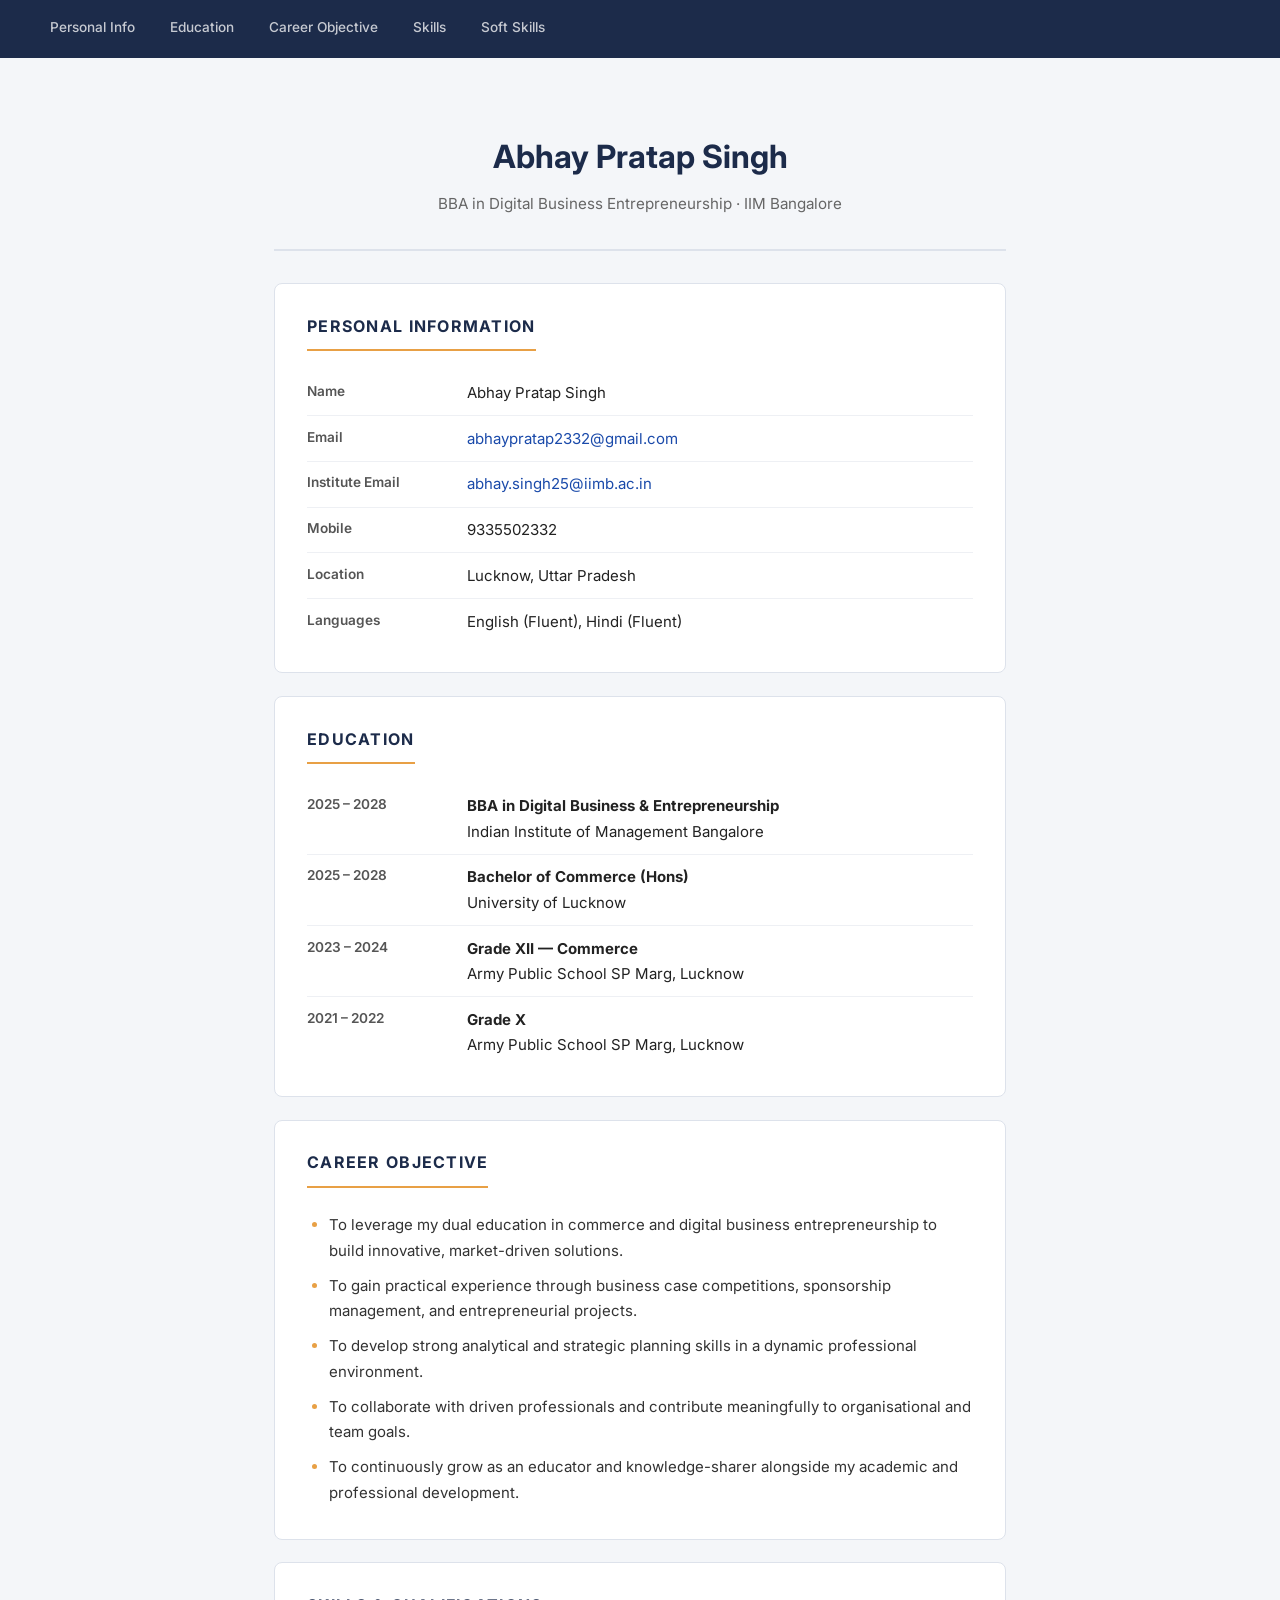
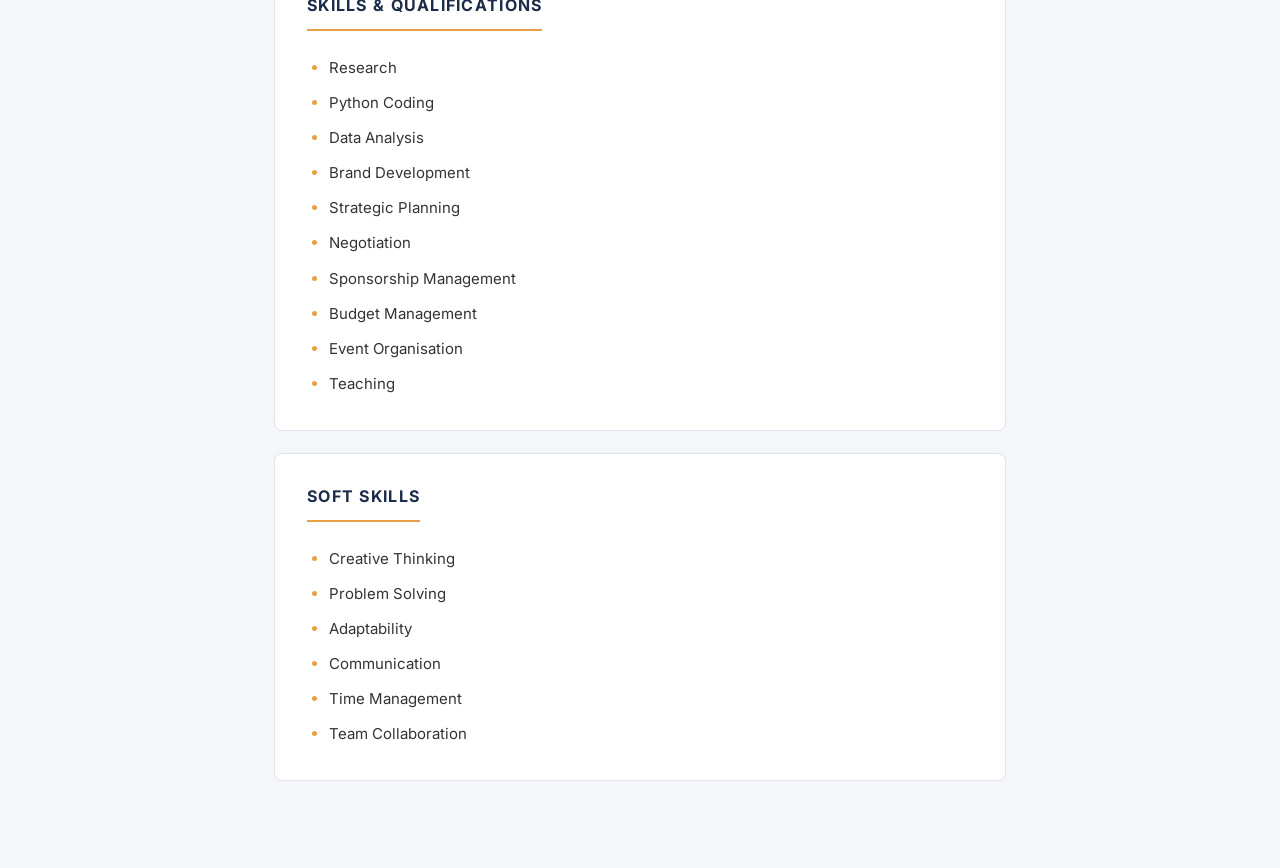
==== index.html @ ccc10869 "Add files via upload" ====
<!DOCTYPE html>
<html lang="en">
<head>
  <meta charset="UTF-8" />
  <meta name="viewport" content="width=device-width, initial-scale=1.0" />
  <title>Abhay Pratap Singh</title>
  <link href="https://fonts.googleapis.com/css2?family=Inter:wght@400;500;600;700&display=swap" rel="stylesheet" />
  <link rel="stylesheet" href="style.css" />
</head>
<body>

  <!-- NAV -->
  <nav class="navbar">
    <a href="#personal-info">Personal Info</a>
    <a href="#education">Education</a>
    <a href="#career-objective">Career Objective</a>
    <a href="#skills">Skills</a>
    <a href="#soft-skills">Soft Skills</a>
  </nav>

  <div class="container">

    <!-- HEADER -->
    <header class="header">
      <h1>Abhay Pratap Singh</h1>
      <p>BBA in Digital Business Entrepreneurship · IIM Bangalore</p>
    </header>

    <!-- PERSONAL INFO -->
    <section id="personal-info">
      <h2>Personal Information</h2>
      <table>
        <tr><td class="label">Name</td><td>Abhay Pratap Singh</td></tr>
        <tr><td class="label">Email</td><td><a href="mailto:abhaypratap2332@gmail.com">abhaypratap2332@gmail.com</a></td></tr>
        <tr><td class="label">Institute Email</td><td><a href="mailto:abhay.singh25@iimb.ac.in">abhay.singh25@iimb.ac.in</a></td></tr>
        <tr><td class="label">Mobile</td><td>9335502332</td></tr>
        <tr><td class="label">Location</td><td>Lucknow, Uttar Pradesh</td></tr>
        <tr><td class="label">Languages</td><td>English (Fluent), Hindi (Fluent)</td></tr>
      </table>
    </section>

    <!-- EDUCATION -->
    <section id="education">
      <h2>Education</h2>
      <table>
        <tr>
          <td class="label">2025 – 2028</td>
          <td><strong>BBA in Digital Business &amp; Entrepreneurship</strong><br>Indian Institute of Management Bangalore</td>
        </tr>
        <tr>
          <td class="label">2025 – 2028</td>
          <td><strong>Bachelor of Commerce (Hons)</strong><br>University of Lucknow</td>
        </tr>
        <tr>
          <td class="label">2023 – 2024</td>
          <td><strong>Grade XII — Commerce</strong><br>Army Public School SP Marg, Lucknow</td>
        </tr>
        <tr>
          <td class="label">2021 – 2022</td>
          <td><strong>Grade X</strong><br>Army Public School SP Marg, Lucknow</td>
        </tr>
      </table>
    </section>

    <!-- CAREER OBJECTIVE -->
    <section id="career-objective">
      <h2>Career Objective</h2>
      <ul>
        <li>To leverage my dual education in commerce and digital business entrepreneurship to build innovative, market-driven solutions.</li>
        <li>To gain practical experience through business case competitions, sponsorship management, and entrepreneurial projects.</li>
        <li>To develop strong analytical and strategic planning skills in a dynamic professional environment.</li>
        <li>To collaborate with driven professionals and contribute meaningfully to organisational and team goals.</li>
        <li>To continuously grow as an educator and knowledge-sharer alongside my academic and professional development.</li>
      </ul>
    </section>

    <!-- SKILLS -->
    <section id="skills">
      <h2>Skills &amp; Qualifications</h2>
      <ul>
        <li>Research</li>
        <li>Python Coding</li>
        <li>Data Analysis</li>
        <li>Brand Development</li>
        <li>Strategic Planning</li>
        <li>Negotiation</li>
        <li>Sponsorship Management</li>
        <li>Budget Management</li>
        <li>Event Organisation</li>
        <li>Teaching</li>
      </ul>
    </section>

    <!-- SOFT SKILLS -->
    <section id="soft-skills">
      <h2>Soft Skills</h2>
      <ul>
        <li>Creative Thinking</li>
        <li>Problem Solving</li>
        <li>Adaptability</li>
        <li>Communication</li>
        <li>Time Management</li>
        <li>Team Collaboration</li>
      </ul>
    </section>

  </div>

</body>
</html>
---- style.css ----
/* ── Base ── */
* { box-sizing: border-box; margin: 0; padding: 0; }

body {
  font-family: 'Inter', sans-serif;
  background: #f4f6f9;
  color: #222;
  font-size: 15px;
  line-height: 1.7;
}

a { color: #1a4aaa; text-decoration: none; }
a:hover { text-decoration: underline; }

/* ── Navbar ── */
.navbar {
  background: #1c2b4a;
  padding: 0 2rem;
  display: flex;
  gap: 0;
  position: sticky;
  top: 0;
  z-index: 10;
}

.navbar a {
  color: rgba(255,255,255,0.75);
  padding: 1rem 1.1rem;
  font-size: 0.85rem;
  font-weight: 500;
  display: inline-block;
  border-bottom: 3px solid transparent;
  transition: color 0.2s, border-color 0.2s;
}

.navbar a:hover {
  color: #fff;
  border-bottom-color: #e8a045;
  text-decoration: none;
}

/* ── Container ── */
.container {
  max-width: 780px;
  margin: 0 auto;
  padding: 2rem 1.5rem 4rem;
}

/* ── Header ── */
.header {
  text-align: center;
  padding: 2.5rem 0 2rem;
  border-bottom: 2px solid #dde2eb;
  margin-bottom: 2rem;
}

.header h1 {
  font-size: 2rem;
  font-weight: 700;
  color: #1c2b4a;
  margin-bottom: 0.4rem;
}

.header p {
  color: #666;
  font-size: 0.95rem;
}

/* ── Sections ── */
section {
  background: #fff;
  border: 1px solid #dde2eb;
  border-radius: 8px;
  padding: 1.8rem 2rem;
  margin-bottom: 1.4rem;
}

section h2 {
  font-size: 1rem;
  font-weight: 700;
  text-transform: uppercase;
  letter-spacing: 0.08em;
  color: #1c2b4a;
  margin-bottom: 1.2rem;
  padding-bottom: 0.6rem;
  border-bottom: 2px solid #e8a045;
  display: inline-block;
}

/* ── Tables ── */
table {
  width: 100%;
  border-collapse: collapse;
}

tr {
  border-bottom: 1px solid #eef0f4;
}

tr:last-child { border-bottom: none; }

td {
  padding: 0.6rem 0;
  vertical-align: top;
}

td.label {
  width: 160px;
  font-weight: 600;
  color: #555;
  font-size: 0.85rem;
  padding-right: 1rem;
}

/* ── Lists ── */
ul {
  padding-left: 1.4rem;
  list-style: disc;
}

ul li {
  padding: 0.3rem 0;
  color: #333;
}

ul li::marker { color: #e8a045; }

/* ── Responsive ── */
@media (max-width: 600px) {
  .navbar { flex-wrap: wrap; padding: 0 0.5rem; }
  .navbar a { padding: 0.7rem 0.7rem; font-size: 0.78rem; }
  section { padding: 1.2rem 1rem; }
  td.label { width: 120px; }
}
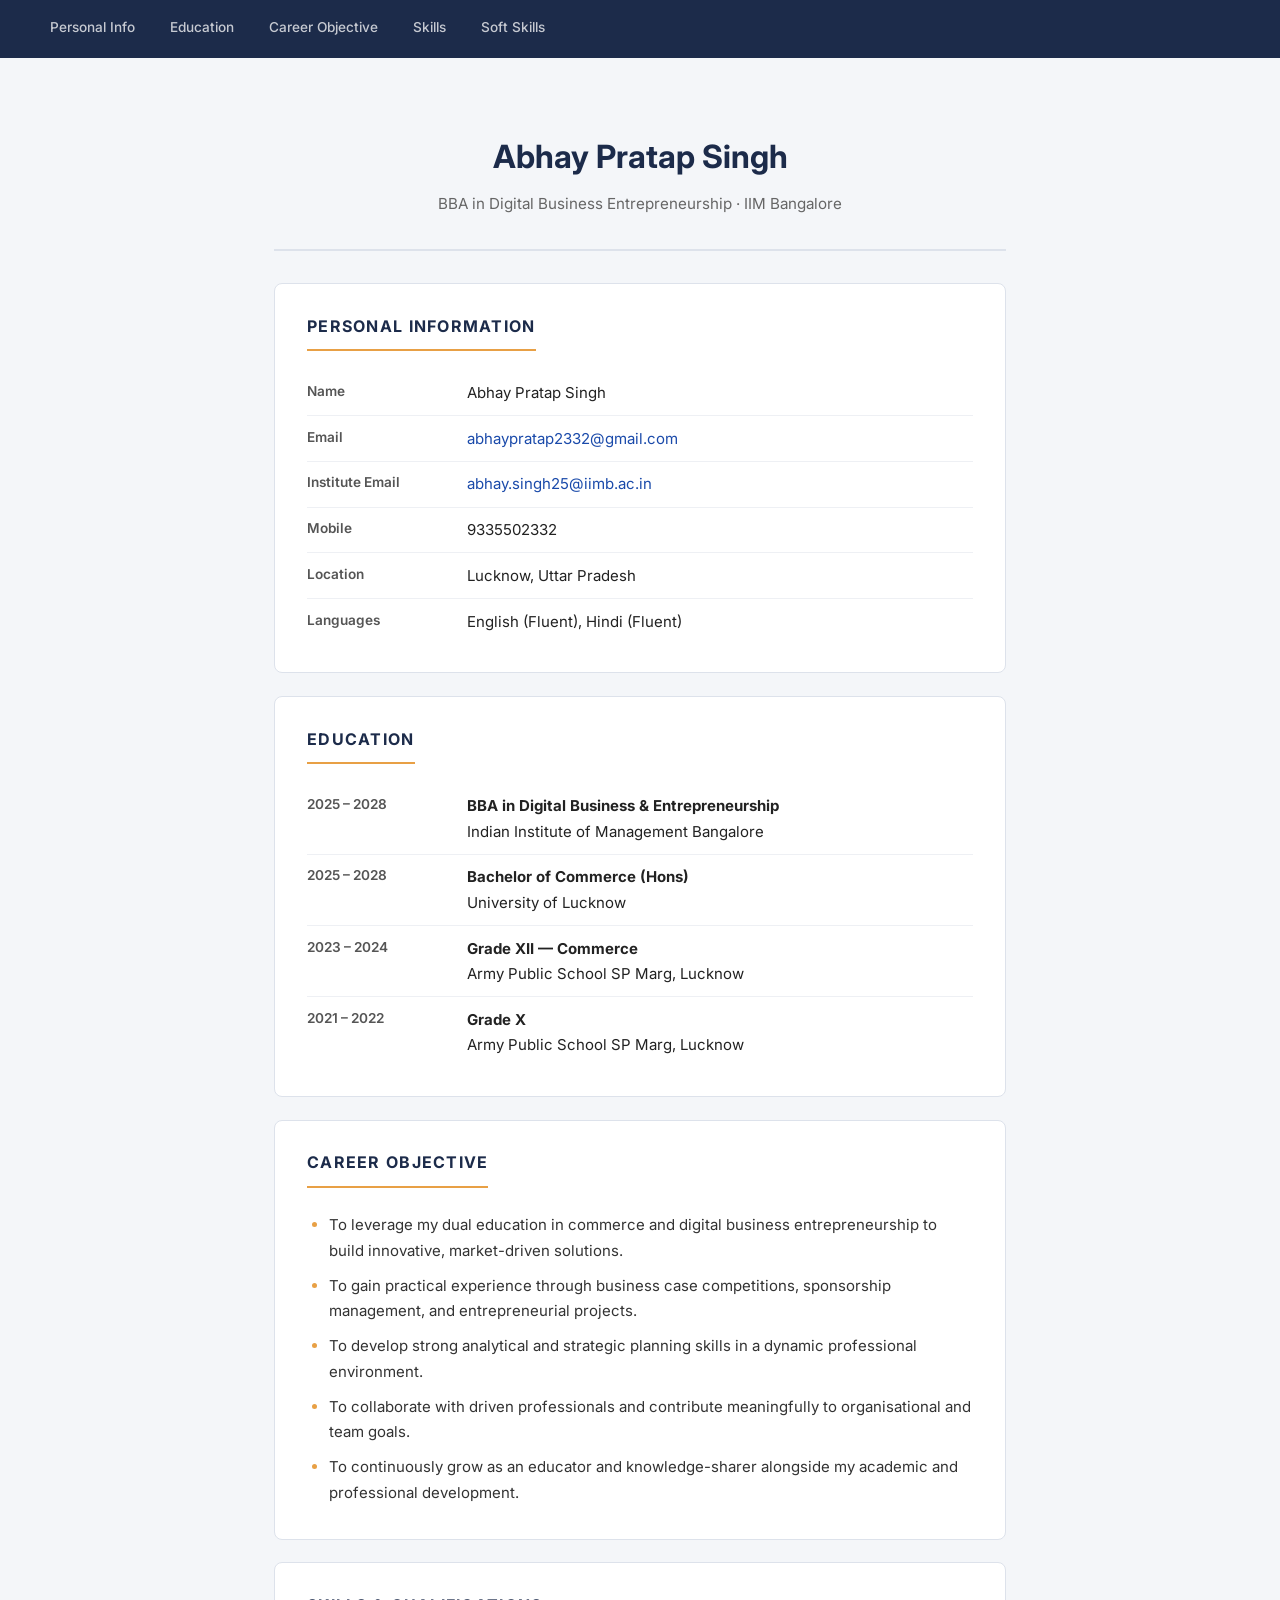
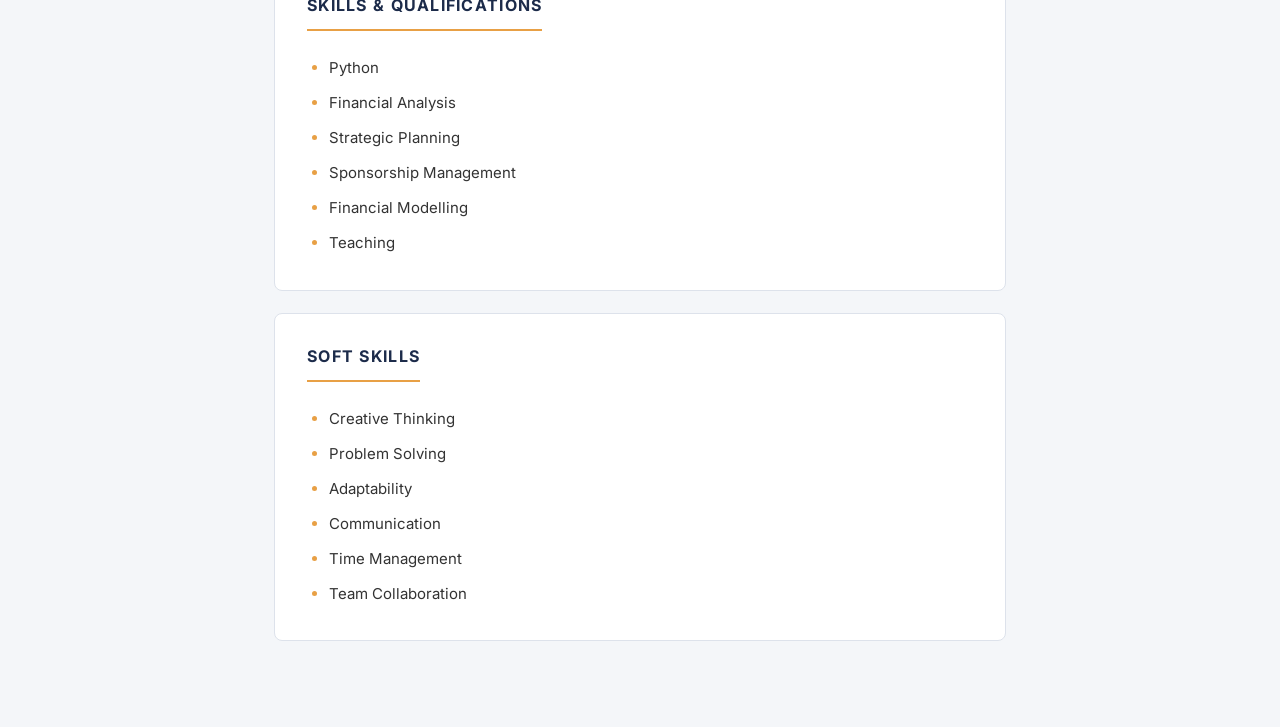
==== commit a7dd63c6: "Update index.html" ====
--- a/index.html
+++ b/index.html
@@ -78,15 +78,11 @@
     <section id="skills">
       <h2>Skills &amp; Qualifications</h2>
       <ul>
-        <li>Research</li>
-        <li>Python Coding</li>
-        <li>Data Analysis</li>
-        <li>Brand Development</li>
+        <li>Python</li>
+        <li>Financial Analysis</li>
         <li>Strategic Planning</li>
-        <li>Negotiation</li>
         <li>Sponsorship Management</li>
-        <li>Budget Management</li>
-        <li>Event Organisation</li>
+        <li>Financial Modelling</li>
         <li>Teaching</li>
       </ul>
     </section>
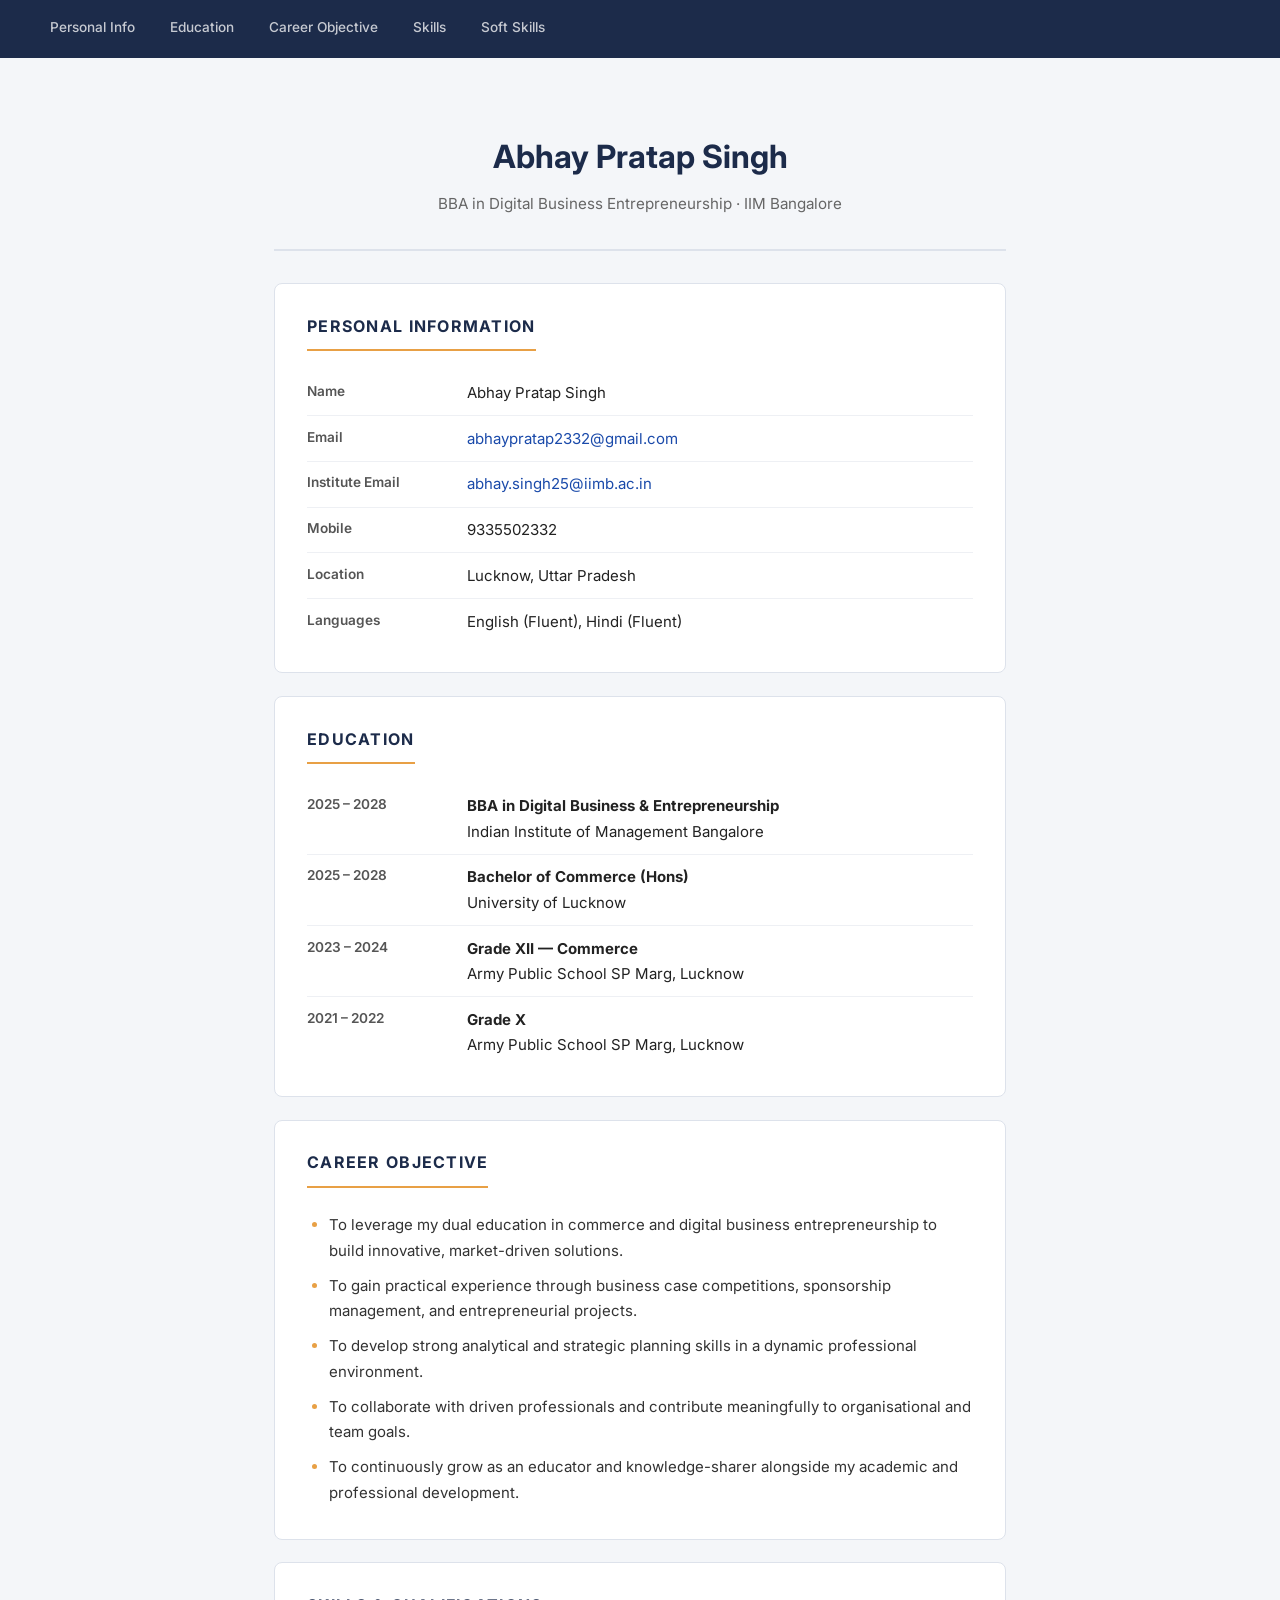
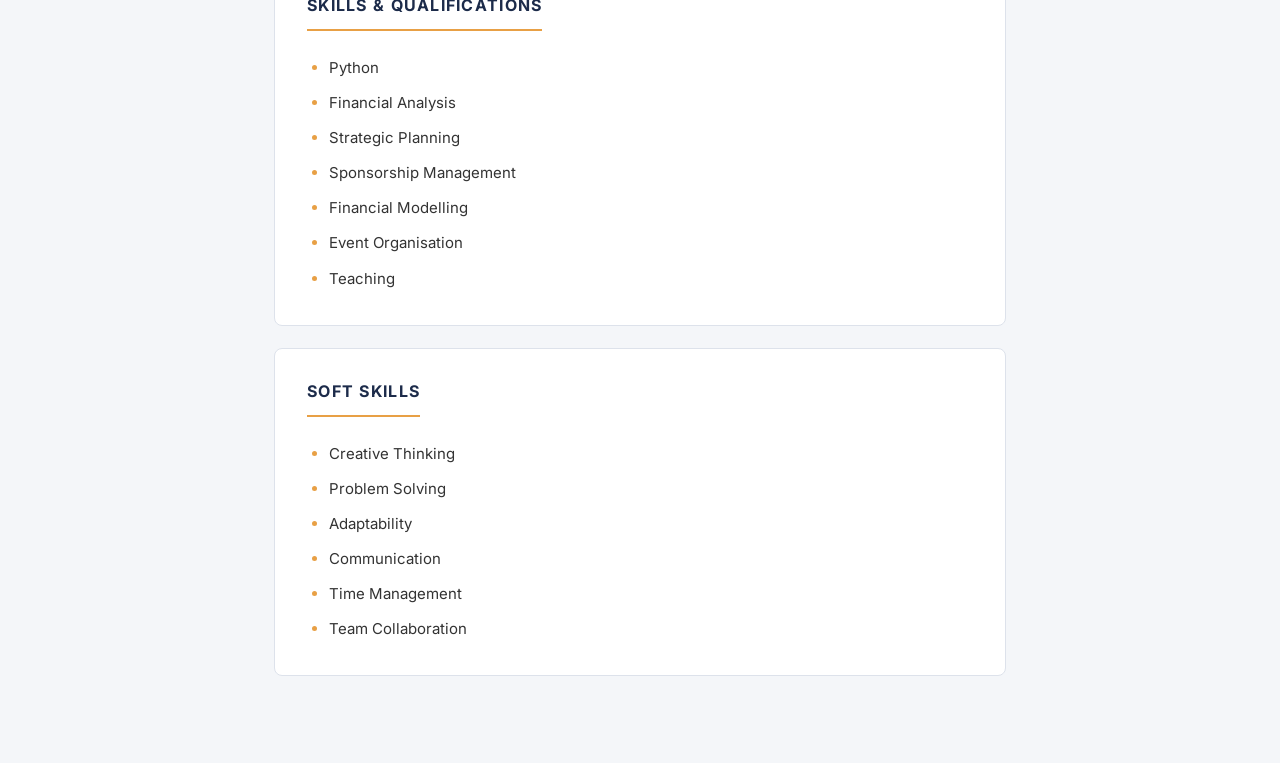
==== commit 9eb80d54: "Add files via upload" ====
--- a/index.html
+++ b/index.html
@@ -83,6 +83,7 @@
         <li>Strategic Planning</li>
         <li>Sponsorship Management</li>
         <li>Financial Modelling</li>
+        <li>Event Organisation</li>
         <li>Teaching</li>
       </ul>
     </section>
